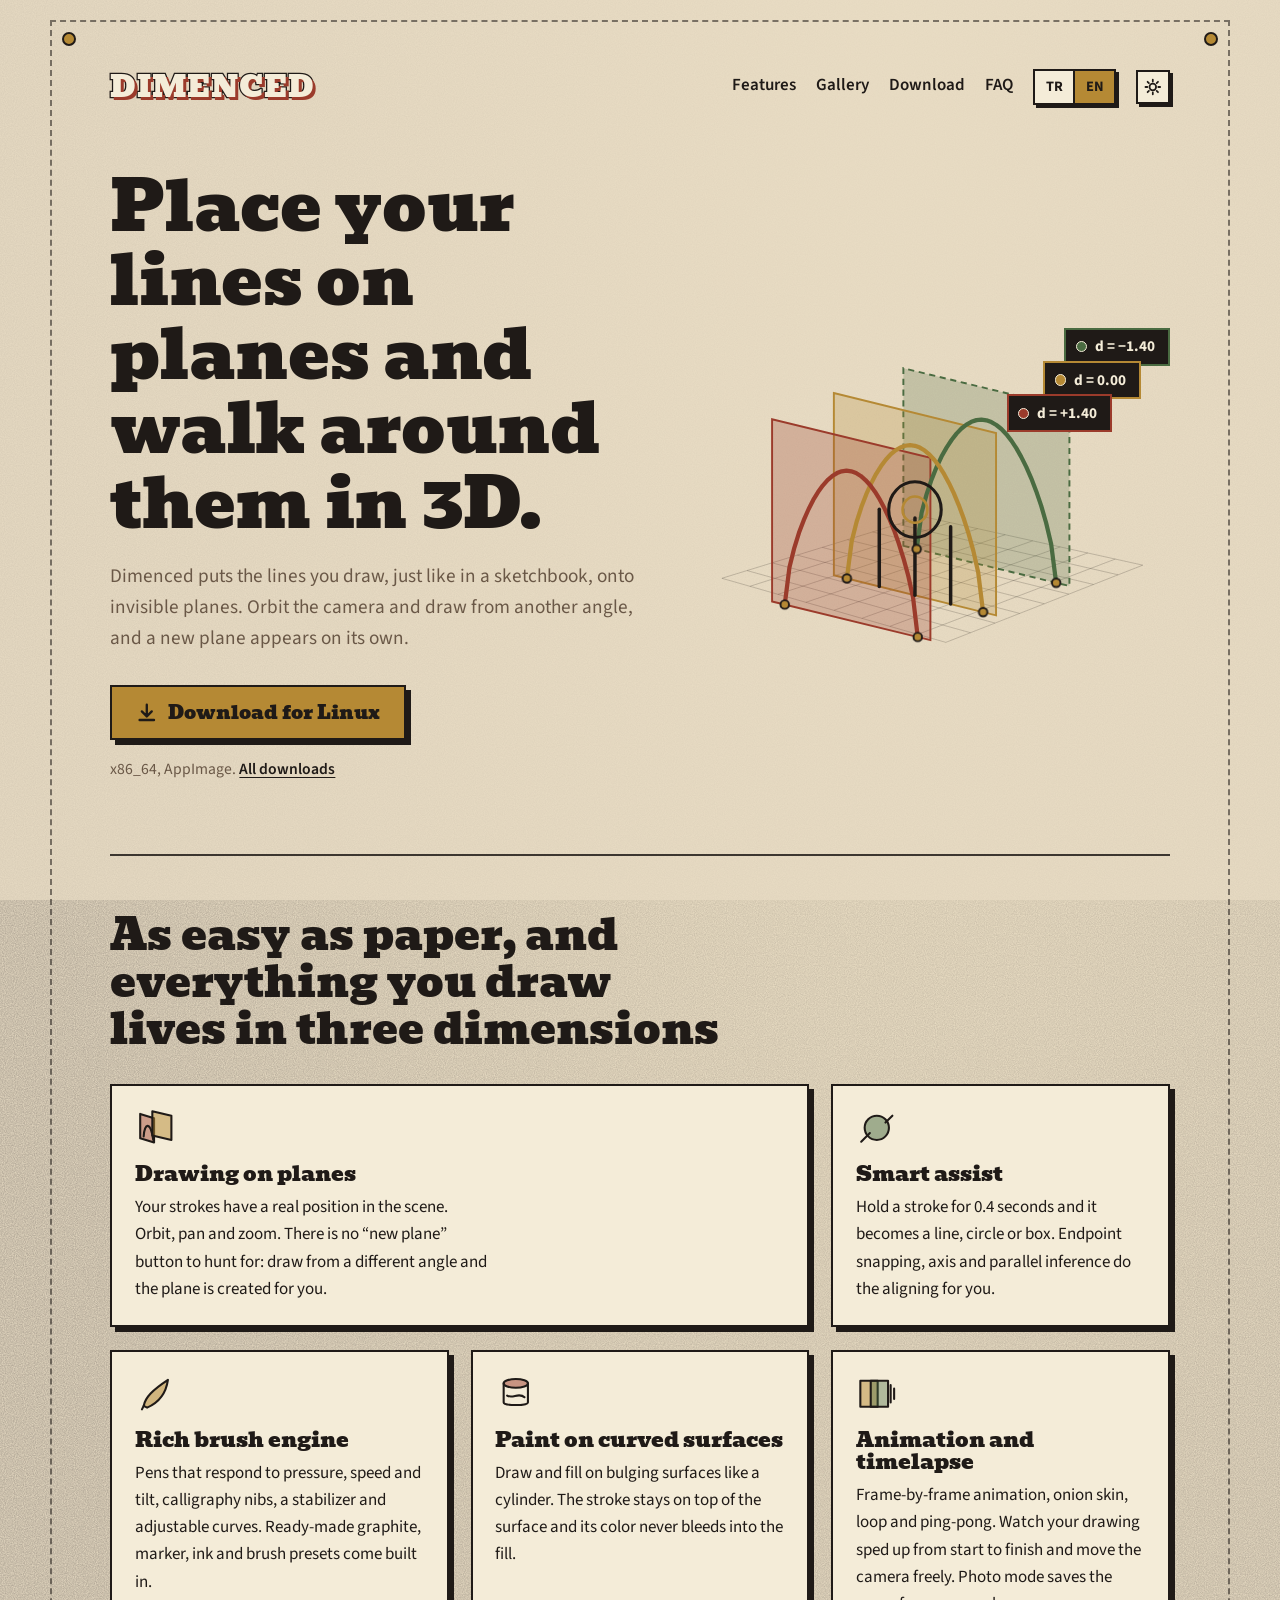
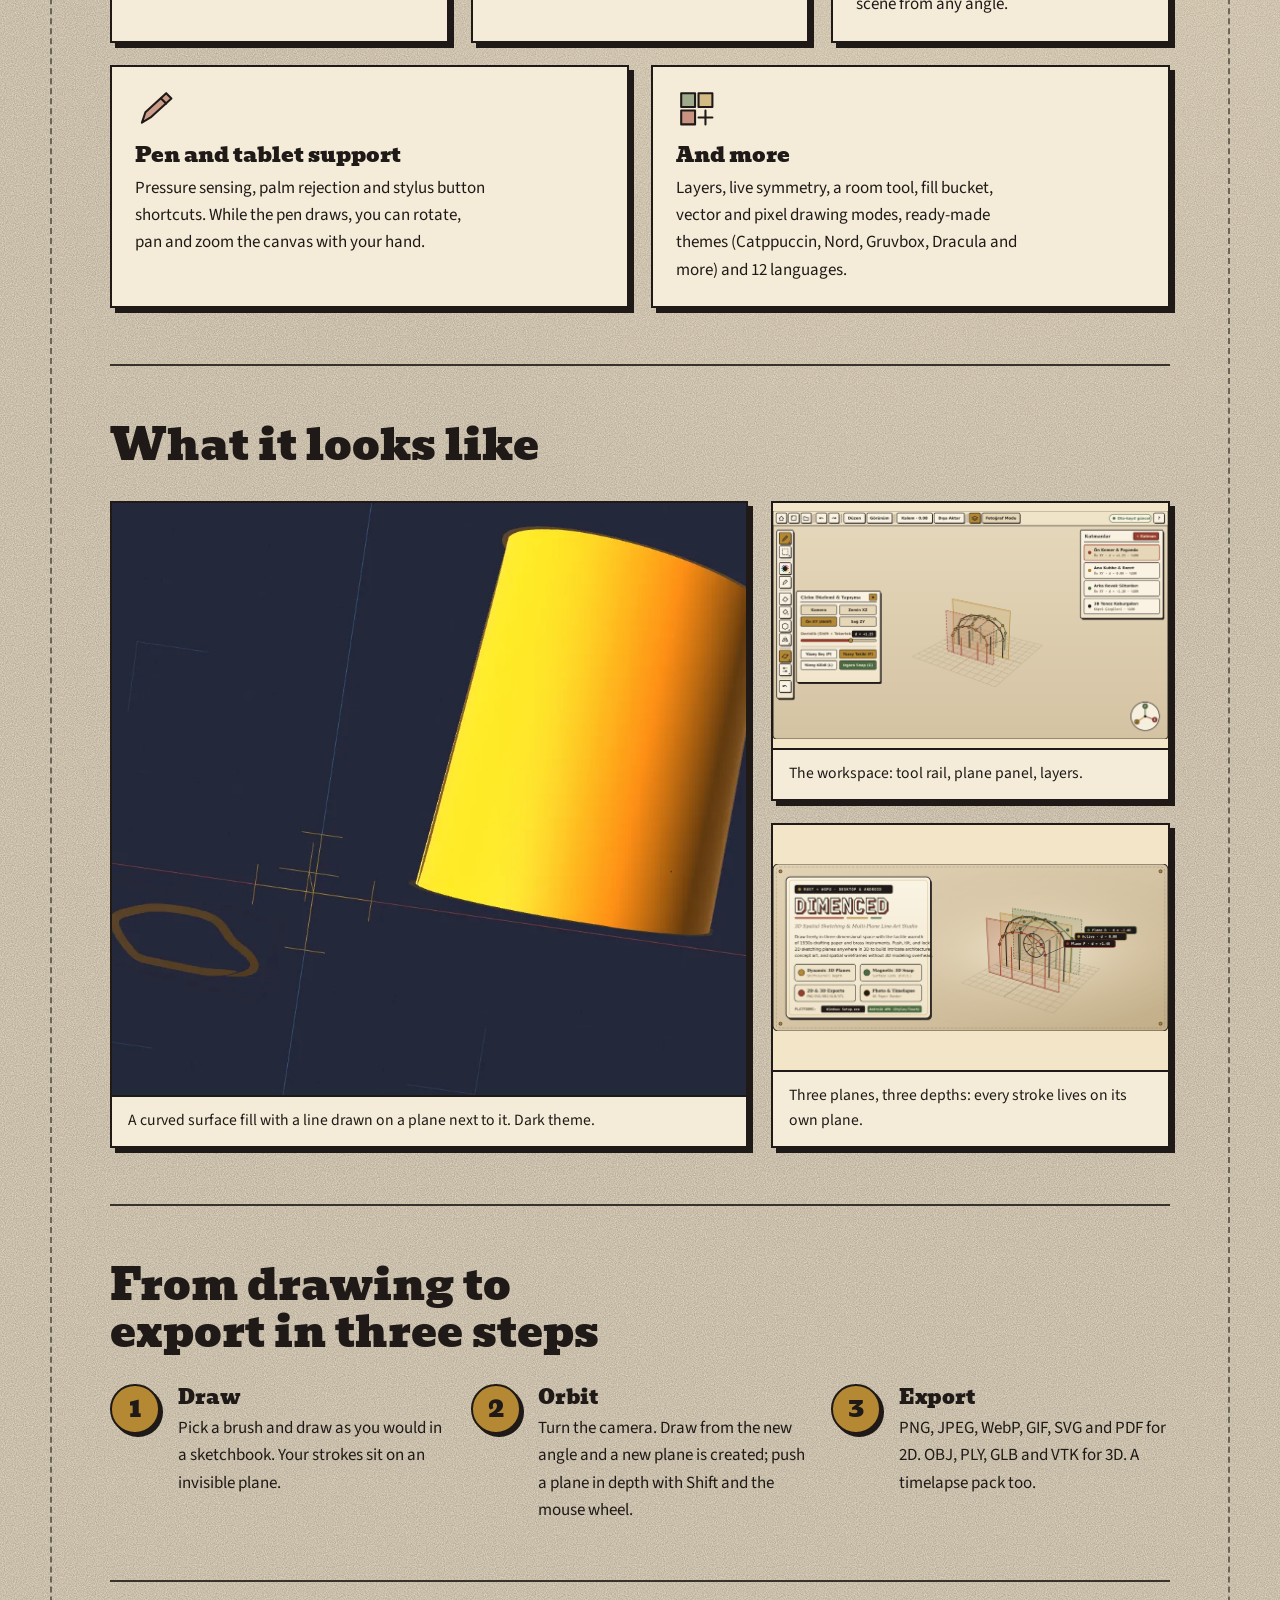
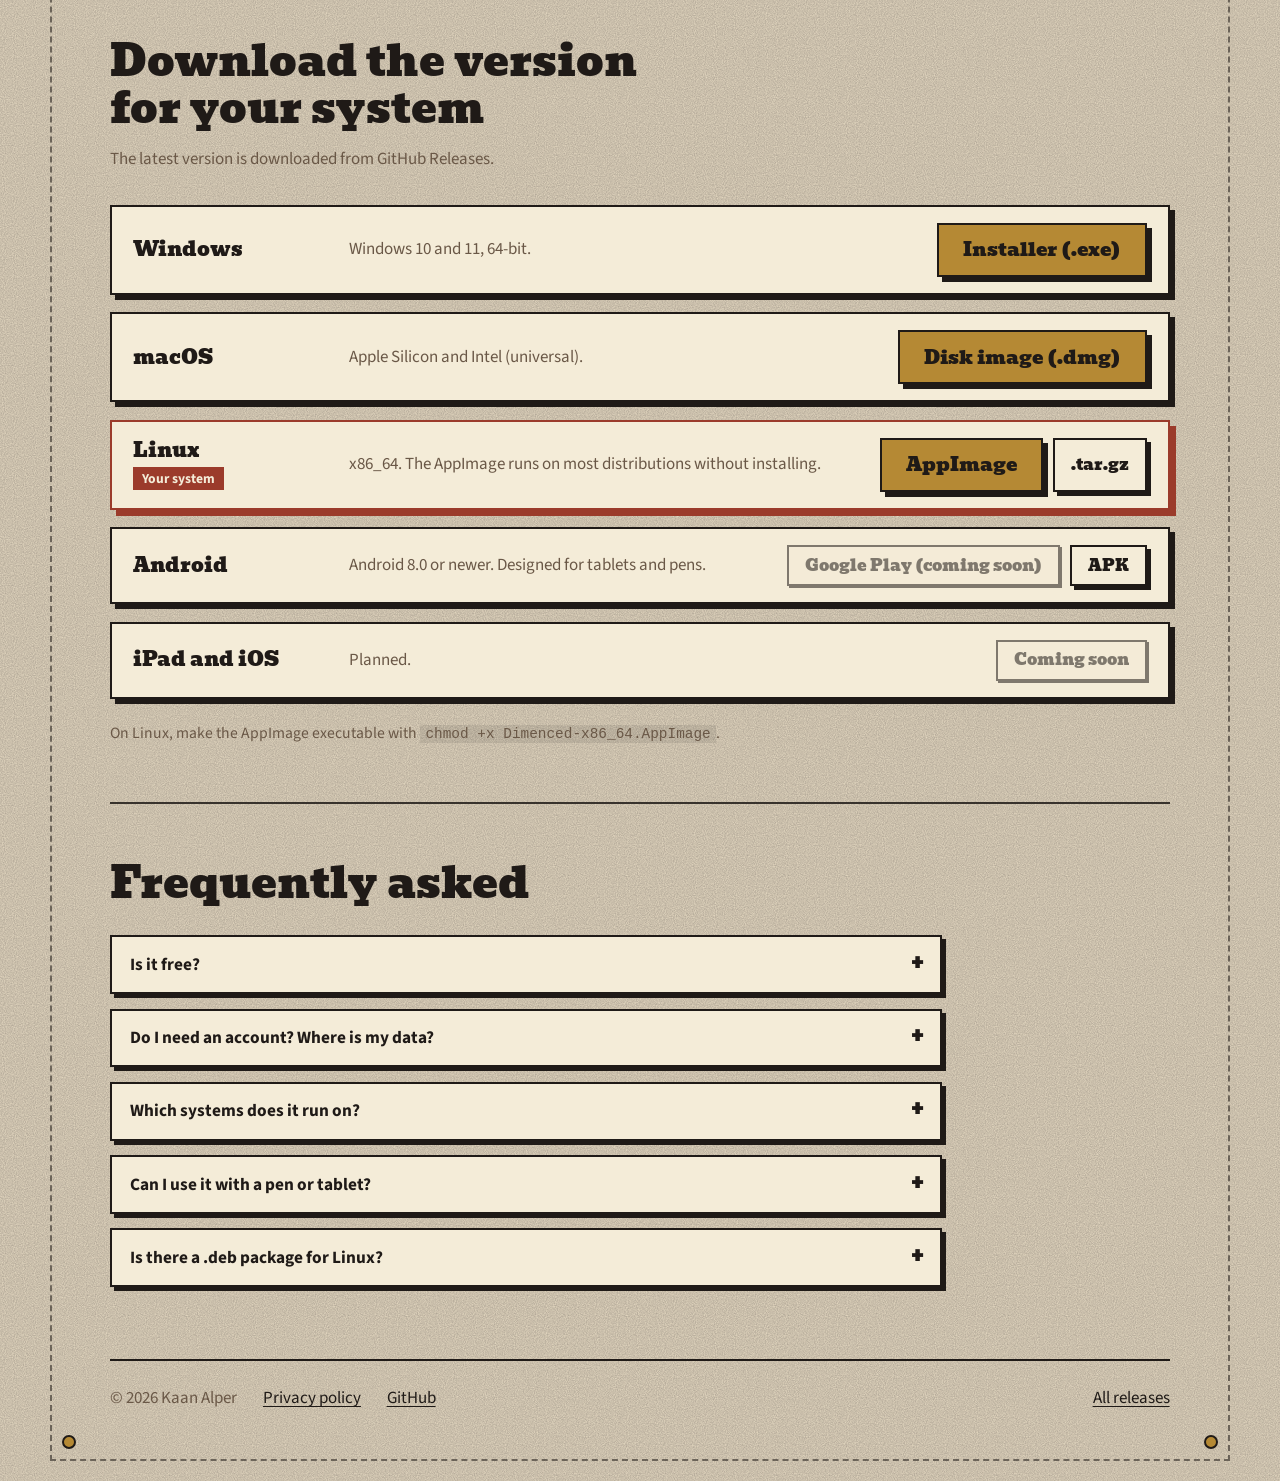
==== docs/index.html @ 6dc4ce39 "docs(site): promo website with OS-aware downloads, light/dark themes, TR/EN, privacy page" ====
<!doctype html>
<html lang="tr">
<head>
<meta charset="utf-8">
<meta name="viewport" content="width=device-width, initial-scale=1">
<title>Dimenced: 3B çizgi çizim uygulaması</title>
<meta name="description" content="Çizgilerini 3B uzaya çiz. Mürekkep tadında, sade ve güçlü bir çizim defteri. Windows, macOS, Linux ve Android için indir.">
<link rel="canonical" href="https://kaanalper.github.io/dimenced/">
<link rel="icon" href="favicon.svg" type="image/svg+xml">
<meta name="theme-color" content="#e8dcc4" media="(prefers-color-scheme: light)">
<meta name="theme-color" content="#1e1e2e" media="(prefers-color-scheme: dark)">
<meta property="og:type" content="website">
<meta property="og:title" content="Dimenced: 3B çizgi çizim uygulaması">
<meta property="og:description" content="Çizgilerini düzlemlere yerleştir, kamerayı döndür, 3B sahnede gez. Windows, macOS, Linux ve Android.">
<meta property="og:image" content="https://kaanalper.github.io/dimenced/assets/dimenced-hero.png">
<meta property="og:url" content="https://kaanalper.github.io/dimenced/">
<meta name="twitter:card" content="summary_large_image">
<link rel="preload" href="assets/fonts/Bevan-latin.woff2" as="font" type="font/woff2" crossorigin>
<link rel="stylesheet" href="site.css">
<script>
  /* Tema: kaydedilmiş seçim varsa o, yoksa tarayıcı tercihi (CSS prefers-color-scheme). */
  try { var t = localStorage.getItem("dimenced-theme"); if (t === "light" || t === "dark") document.documentElement.dataset.theme = t; } catch (e) {}
</script>
<script type="application/ld+json">
{"@context":"https://schema.org","@type":"SoftwareApplication","name":"Dimenced","applicationCategory":"DesignApplication","operatingSystem":"Windows, macOS, Linux, Android","description":"3B düzlemlerde çizgi çizim uygulaması.","url":"https://kaanalper.github.io/dimenced/","offers":{"@type":"Offer","price":"0","priceCurrency":"USD"},"author":{"@type":"Person","name":"Kaan Alper"}}
</script>
</head>
<body>
<a class="skip" href="#icerik" data-i18n="skip">İçeriğe geç</a>
<div class="sheet">
  <div class="rivet-b" aria-hidden="true"></div>

  <header class="top">
    <a class="wordmark" href="#" aria-label="Dimenced">DIMENCED</a>
    <nav class="nav" aria-label="Ana gezinme">
      <a href="#ozellikler" data-i18n="nav.features">Özellikler</a>
      <a href="#galeri" data-i18n="nav.gallery">Galeri</a>
      <a href="#indir" data-i18n="nav.download">İndir</a>
      <a href="#sss" data-i18n="nav.faq">SSS</a>
      <div class="seg" role="group" aria-label="Dil / Language">
        <button type="button" data-lang="tr" aria-pressed="true">TR</button>
        <button type="button" data-lang="en" aria-pressed="false">EN</button>
      </div>
      <button class="icon-btn" id="theme" type="button" aria-label="Temayı değiştir" title="Açık / koyu tema">
        <svg width="18" height="18" viewBox="0 0 24 24" fill="none" stroke="currentColor" stroke-width="2.4" stroke-linecap="round" stroke-linejoin="round" aria-hidden="true"><circle cx="12" cy="12" r="4.5"/><path d="M12 2v2.5M12 19.5V22M2 12h2.5M19.5 12H22M4.9 4.9l1.8 1.8M17.3 17.3l1.8 1.8M4.9 19.1l1.8-1.8M17.3 6.7l1.8-1.8"/></svg>
      </button>
    </nav>
  </header>

  <main id="icerik">
    <div class="hero">
      <div>
        <h1 data-i18n="hero.title">Çizgilerini düzlemlere yerleştir, 3B uzayda gez.</h1>
        <p class="lead" data-i18n="hero.lead">Dimenced, normal bir defterde çizer gibi çizdiğin çizgileri görünmez düzlemlere oturtur. Kamerayı döndürüp başka açıdan çizdiğinde yeni bir düzlem kendiliğinden oluşur.</p>
        <div class="cta">
          <div class="cta-row" id="cta-row">
            <a class="btn" id="cta-main" href="#indir" data-i18n="cta.see">İndirmeleri gör</a>
          </div>
          <p class="cta-meta" id="cta-meta" aria-live="polite"></p>
        </div>
      </div>
      <div class="scene" aria-hidden="true">
        <svg viewBox="0 0 620 480" role="img" focusable="false">
<g class="floor"><line x1="40.0" y1="372.0" x2="330.0" y2="455.0"/><line x1="40.0" y1="372.0" x2="300.0" y2="292.0"/><line x1="72.5" y1="362.0" x2="361.9" y2="442.5"/><line x1="76.2" y1="382.4" x2="335.6" y2="299.9"/><line x1="105.0" y1="352.0" x2="393.8" y2="430.0"/><line x1="112.5" y1="392.8" x2="371.2" y2="307.8"/><line x1="137.5" y1="342.0" x2="425.6" y2="417.5"/><line x1="148.8" y1="403.1" x2="406.9" y2="315.6"/><line x1="170.0" y1="332.0" x2="457.5" y2="405.0"/><line x1="185.0" y1="413.5" x2="442.5" y2="323.5"/><line x1="202.5" y1="322.0" x2="489.4" y2="392.5"/><line x1="221.2" y1="423.9" x2="478.1" y2="331.4"/><line x1="235.0" y1="312.0" x2="521.2" y2="380.0"/><line x1="257.5" y1="434.2" x2="513.8" y2="339.2"/><line x1="267.5" y1="302.0" x2="553.1" y2="367.5"/><line x1="293.8" y1="444.6" x2="549.4" y2="347.1"/><line x1="300.0" y1="292.0" x2="585.0" y2="355.0"/><line x1="330.0" y1="455.0" x2="585.0" y2="355.0"/></g>
<polygon class="plane plane-green" points="275,330 490,382 490,152 275,100"/>
<polygon class="plane plane-brass" points="185,368 395,420 395,184 185,132"/>
<polygon class="plane plane-rust" points="105,402 310,452 310,216 105,166"/>
<path class="stroke s-green" pathLength="1" d="M292.2 334.2 L298.6 287.2 L305.1 263.0 L311.6 243.9 L318.0 228.0 L324.4 214.4 L330.9 202.8 L337.4 192.9 L343.8 184.7 L350.2 178.1 L356.7 173.0 L363.1 169.4 L369.6 167.2 L376.1 166.6 L382.5 167.4 L388.9 169.7 L395.4 173.5 L401.9 178.7 L408.3 185.4 L414.8 193.7 L421.2 203.5 L427.6 214.8 L434.1 227.8 L440.6 242.5 L447.0 259.2 L453.5 278.3 L459.9 300.4 L466.4 327.8 L472.8 377.8"/>
<path class="stroke s-brass" pathLength="1" d="M201.8 372.2 L208.1 323.9 L214.4 299.1 L220.7 279.5 L227.0 263.1 L233.3 249.1 L239.6 237.1 L245.9 227.0 L252.2 218.5 L258.5 211.6 L264.8 206.4 L271.1 202.6 L277.4 200.4 L283.7 199.7 L290.0 200.5 L296.3 202.8 L302.6 206.6 L308.9 212.0 L315.2 218.8 L321.5 227.2 L327.8 237.2 L334.1 248.8 L340.4 262.1 L346.7 277.2 L353.0 294.3 L359.3 313.8 L365.6 336.5 L371.9 364.5 L378.2 415.8"/>
<path class="stroke s-rust" pathLength="1" d="M121.4 406.0 L127.5 357.7 L133.7 332.8 L139.8 313.1 L146.0 296.7 L152.2 282.6 L158.3 270.6 L164.5 260.4 L170.6 251.9 L176.8 244.9 L182.9 239.6 L189.1 235.8 L195.2 233.5 L201.4 232.7 L207.5 233.5 L213.7 235.7 L219.8 239.5 L225.9 244.8 L232.1 251.6 L238.2 259.9 L244.4 269.9 L250.5 281.4 L256.7 294.6 L262.9 309.6 L269.0 326.7 L275.1 346.1 L281.3 368.8 L287.5 396.7 L293.6 448.0"/>
<path class="stroke s-ink col" pathLength="1" d="M243.8 382.6 L243.8 282.6"/>
<path class="stroke s-ink col" pathLength="1" d="M290.0 394.0 L290.0 294.0"/>
<path class="stroke s-ink col" pathLength="1" d="M336.2 405.4 L336.2 305.4"/>
<ellipse class="stroke s-ink rose" pathLength="1" cx="290.0" cy="283.1" rx="34" ry="36"/>
<ellipse class="stroke s-brass rose2" pathLength="1" cx="290.0" cy="283.1" rx="16" ry="17"/>
<g class="dots"><circle cx="292.2" cy="334.2" r="5.5"/><circle cx="472.8" cy="377.8" r="5.5"/><circle cx="201.8" cy="372.2" r="5.5"/><circle cx="378.2" cy="415.8" r="5.5"/><circle cx="121.4" cy="406.0" r="5.5"/><circle cx="293.6" cy="448.0" r="5.5"/></g>
        </svg>
        <span class="tag t1"><i></i>d = −1.40</span>
        <span class="tag t2"><i></i>d = 0.00</span>
        <span class="tag t3"><i></i>d = +1.40</span>
      </div>
    </div>

    <hr class="rule">

    <section id="ozellikler" aria-labelledby="h-ozellikler">
      <h2 id="h-ozellikler" data-i18n="feat.title">Kâğıda çizer gibi rahat, çizdiklerin üç boyutta yaşar</h2>
      <div class="board">
        <article class="card big">
          <svg class="glyph" viewBox="0 0 48 48" aria-hidden="true"><path class="f2" d="M6 36 L22 41 L22 13 L6 8Z" fill-opacity=".45"/><path class="f1" d="M20 33 L42 38 L42 10 L20 5Z" fill-opacity=".5"/><path d="M10 34 C11 18 18 16 21 38"/></svg>
          <h3 data-i18n="f1.h">Düzlemlerde çizim</h3>
          <p data-i18n="f1.p">Çizgilerin sahnede gerçek bir konuma sahip. Döndür, kaydır, yakınlaştır. “Yeni düzlem” diye bir düğme aramana gerek yok: başka bir açıdan çizdiğinde düzlem kendiliğinden oluşur.</p>
        </article>
        <article class="card">
          <svg class="glyph" viewBox="0 0 48 48" aria-hidden="true"><circle class="f3" cx="24" cy="24" r="14" fill-opacity=".5"/><path d="M6 40 L16 30 M34 18 L42 10"/></svg>
          <h3 data-i18n="f2.h">Akıllı yardım</h3>
          <p data-i18n="f2.p">Çizgiyi 0,4 saniye bekletince düz çizgi, daire ya da kutu olur. Uç noktalara yapışma, eksen ve paralel çıkarımı hizalamayı senin yerine yapar.</p>
        </article>
        <article class="card">
          <svg class="glyph" viewBox="0 0 48 48" aria-hidden="true"><path class="f1" d="M10 38 C12 28 20 20 38 8 C36 22 28 34 14 40Z" fill-opacity=".55"/><path d="M10 38 L8 42"/></svg>
          <h3 data-i18n="f3.h">Zengin fırça motoru</h3>
          <p data-i18n="f3.p">Basınç, hız ve eğime duyarlı kalemler, kaligrafi uçları, stabilizatör ve ayarlanabilir eğriler. Grafit, marker, mürekkep ve fırça gibi hazır fırçalar hazır gelir.</p>
        </article>
        <article class="card">
          <svg class="glyph" viewBox="0 0 48 48" aria-hidden="true"><ellipse class="f2" cx="24" cy="12" rx="14" ry="5" fill-opacity=".5"/><path d="M10 12 V34 C10 38 38 38 38 34 V12"/><path d="M14 26 C20 30 28 22 34 28"/></svg>
          <h3 data-i18n="f4.h">Kavisli yüzeylere boya</h3>
          <p data-i18n="f4.p">Silindir gibi bombeli yüzeylerde çiz ve doldur. Çizgi yüzeyin üstünde kalır, rengi karışmaz.</p>
        </article>
        <article class="card">
          <svg class="glyph" viewBox="0 0 48 48" aria-hidden="true"><rect class="f1" x="5" y="9" width="20" height="30" fill-opacity=".5"/><rect class="f3" x="17" y="9" width="20" height="30" fill-opacity=".4"/><path d="M40 14 V34 M44 18 V30"/></svg>
          <h3 data-i18n="f5.h">Animasyon ve timelapse</h3>
          <p data-i18n="f5.p">Kare kare animasyon, soğan zarı, döngü ve ping-pong. Çizimini baştan sona hızlandırılmış izle, kamerayı serbestçe oynat. Foto modu sahneyi istediğin açıdan kaydeder.</p>
        </article>
        <article class="card wide">
          <svg class="glyph" viewBox="0 0 48 48" aria-hidden="true"><path d="M8 40 L12 28 L36 6 L42 12 L18 34Z" class="f2" fill-opacity=".45"/><path d="M30 12 L36 18"/></svg>
          <h3 data-i18n="f6.h">Kalem ve tablet desteği</h3>
          <p data-i18n="f6.p">Basınç algılama, avuç reddi ve kalem düğmesi kısayolları. Kalemle çizerken elinle ekranı döndürebilir, kaydırabilir, yakınlaştırabilirsin.</p>
        </article>
        <article class="card wide">
          <svg class="glyph" viewBox="0 0 48 48" aria-hidden="true"><rect class="f3" x="6" y="6" width="16" height="16" fill-opacity=".5"/><rect class="f1" x="26" y="6" width="16" height="16" fill-opacity=".5"/><rect class="f2" x="6" y="26" width="16" height="16" fill-opacity=".5"/><path d="M26 34 H42 M34 26 V42"/></svg>
          <h3 data-i18n="f7.h">Ve daha fazlası</h3>
          <p data-i18n="f7.p">Katmanlar, canlı simetri, oda aracı, boya kovası, vektör ve piksel çizim kipi, hazır temalar (Catppuccin, Nord, Gruvbox, Dracula ve daha fazlası) ve 12 dil.</p>
        </article>
      </div>
    </section>

    <hr class="rule">

    <section id="galeri" aria-labelledby="h-galeri">
      <h2 id="h-galeri" data-i18n="gal.title">Böyle görünüyor</h2>
      <div class="gallery">
        <figure class="shot main">
          <img src="assets/screens/curved-surface.webp" width="1023" height="813" loading="lazy" alt="Dimenced koyu temada, kavisli bir silindir yüzeyi ve yanında çizilmiş bir halka çizgi" data-i18n-alt="gal.a1">
          <figcaption data-i18n="gal.c1">Kavisli yüzey dolgusu ve yanında düzlemde çizilmiş bir çizgi. Koyu tema.</figcaption>
        </figure>
        <figure class="shot">
          <img src="assets/dimenced-ui-showcase.png" width="1600" height="925" loading="lazy" alt="Açık temada Dimenced çalışma alanı: araç çubuğu, düzlem paneli ve katman listesi" data-i18n-alt="gal.a2">
          <figcaption data-i18n="gal.c2">Çalışma alanı: araç rayı, düzlem paneli, katmanlar.</figcaption>
        </figure>
        <figure class="shot">
          <img src="assets/dimenced-hero.png" width="1600" height="675" loading="lazy" alt="Üç renkli çizim düzlemi ve üzerlerinde çizilmiş kemer" data-i18n-alt="gal.a3">
          <figcaption data-i18n="gal.c3">Üç düzlem, üç derinlik: her çizgi kendi düzleminde yaşar.</figcaption>
        </figure>
      </div>
    </section>

    <hr class="rule">

    <section aria-labelledby="h-nasil">
      <h2 id="h-nasil" data-i18n="how.title">Üç adımda çizimden dışa aktarıma</h2>
      <ol class="steps">
        <li><h3 data-i18n="s1.h">Çiz</h3><p data-i18n="s1.p">Fırçayı seç ve defterde çizer gibi çiz. Çizgilerin görünmez bir düzleme oturur.</p></li>
        <li><h3 data-i18n="s2.h">Döndür</h3><p data-i18n="s2.p">Kamerayı çevir. Yeni açıdan çizdiğinde yeni düzlem oluşur; derinliği Shift ile tekerlekle ayarlarsın.</p></li>
        <li><h3 data-i18n="s3.h">Dışa aktar</h3><p data-i18n="s3.p">2B için PNG, JPEG, WebP, GIF, SVG, PDF. 3B için OBJ, PLY, GLB, VTK. Timelapse paketi de var.</p></li>
      </ol>
    </section>

    <hr class="rule">

    <section id="indir" aria-labelledby="h-indir">
      <h2 id="h-indir" data-i18n="dl.title">Sistemine uygun sürümü indir</h2>
      <p class="section-lead" id="dl-version" data-i18n="dl.lead">En güncel sürüm GitHub Releases üzerinden indirilir.</p>
      <div class="dl-list" id="dl-list"></div>
      <p class="fine" data-i18n-html="dl.fine">Linux’ta AppImage’i çalıştırılabilir yapmak için <code>chmod +x Dimenced-x86_64.AppImage</code> komutunu kullan.</p>
    </section>

    <hr class="rule">

    <section id="sss" aria-labelledby="h-sss">
      <h2 id="h-sss" data-i18n="faq.title">Sık sorulanlar</h2>
      <div class="faq">
        <details><summary data-i18n="q1">Ücretsiz mi?</summary><p data-i18n="a1">Uygulama ücretsiz. 2B ve timelapse dışa aktarımları da ücretsiz. 3B dışa aktarımlar token ile yapılır; ilk açılışta 100 ücretsiz token hediye edilir.</p></details>
        <details><summary data-i18n="q2">Hesap açmam gerekiyor mu, verilerim nerede duruyor?</summary><p data-i18n="a2">Hesap gerekmez, reklam yoktur. Çizimlerin cihazında kalır. Ayrıntılar gizlilik sayfasında.</p></details>
        <details><summary data-i18n="q3">Hangi sistemlerde çalışıyor?</summary><p data-i18n="a3">Windows 10 ve 11, macOS (Apple Silicon ve Intel), Linux (x86_64) ve Android 8.0 ve üzeri. iPad ve iOS sürümü planlanıyor.</p></details>
        <details><summary data-i18n="q4">Kalemle ve tabletle kullanabilir miyim?</summary><p data-i18n="a4">Evet. Basınç algılama, avuç reddi ve kalem düğmesi kısayolları var. Android’de tablet ve kalem için tasarlandı.</p></details>
        <details><summary data-i18n="q5">Linux için .deb paketi var mı?</summary><p data-i18n="a5">Şimdilik AppImage ve .tar.gz sunuluyor. AppImage çoğu dağıtımda kurulum gerektirmeden çalışır.</p></details>
      </div>
    </section>
  </main>

  <footer>
    <span>© 2026 Kaan Alper</span>
    <a href="PRIVACY.html" data-i18n="foot.privacy">Gizlilik politikası</a>
    <a href="https://github.com/KaanAlper/Dimenced">GitHub</a>
    <a class="sp" href="https://github.com/KaanAlper/Dimenced/releases" data-i18n="foot.releases">Tüm sürümler</a>
  </footer>
</div>

<noscript>
  <p style="text-align:center;padding:1rem"><a href="https://github.com/KaanAlper/Dimenced/releases/latest">Dimenced’i GitHub Releases’tan indir</a></p>
</noscript>
<script src="site.js"></script>
</body>
</html>
---- docs/site.css ----
@font-face{font-family:'Bevan';font-style:normal;font-weight:400;font-display:swap;src:url(assets/fonts/Bevan-latin-ext.woff2) format('woff2');unicode-range:U+0100-02BA, U+02BD-02C5, U+02C7-02CC, U+02CE-02D7, U+02DD-02FF, U+0304, U+0308, U+0329, U+1D00-1DBF, U+1E00-1E9F, U+1EF2-1EFF, U+2020, U+20A0-20AB, U+20AD-20C4, U+2113, U+2C60-2C7F, U+A720-A7FF}
@font-face{font-family:'Bevan';font-style:normal;font-weight:400;font-display:swap;src:url(assets/fonts/Bevan-latin.woff2) format('woff2');unicode-range:U+0000-00FF, U+0131, U+0152-0153, U+02BB-02BC, U+02C6, U+02DA, U+02DC, U+0304, U+0308, U+0329, U+2000-206F, U+20AC, U+2122, U+2191, U+2193, U+2212, U+2215, U+FEFF, U+FFFD}
@font-face{font-family:'Source Sans 3';font-style:normal;font-weight:400 700;font-display:swap;src:url(assets/fonts/SourceSans3-latin-ext.woff2) format('woff2');unicode-range:U+0100-02BA, U+02BD-02C5, U+02C7-02CC, U+02CE-02D7, U+02DD-02FF, U+0304, U+0308, U+0329, U+1D00-1DBF, U+1E00-1E9F, U+1EF2-1EFF, U+2020, U+20A0-20AB, U+20AD-20C4, U+2113, U+2C60-2C7F, U+A720-A7FF}
@font-face{font-family:'Source Sans 3';font-style:normal;font-weight:400 700;font-display:swap;src:url(assets/fonts/SourceSans3-latin.woff2) format('woff2');unicode-range:U+0000-00FF, U+0131, U+0152-0153, U+02BB-02BC, U+02C6, U+02DA, U+02DC, U+0304, U+0308, U+0329, U+2000-206F, U+20AC, U+2122, U+2191, U+2193, U+2212, U+2215, U+FEFF, U+FFFD}/* Dimenced tanıtım sitesi: uygulamanın kraft karton / pirinç / mürekkep kimliği.
   Koyu tema, uygulamanın Catppuccin Mocha temasıdır. */

:root {
  --kraft: #e8dcc4;
  --kraft-deep: #d4c3a3;
  --paper: #f4ecd8;
  --canvas: #f3e6c8;
  --ink: #1f1a17;
  --ink-muted: #6a5847;
  --brass: #b58934;
  --on-brass: #1f1a17;
  --rust: #9b3b2b;
  --on-rust: #f4ecd8;
  --green: #4a6b41;
  --shadow: #1f1a17;
  --grain: 0.07;
  --display: "Bevan", "Rockwell", "Roboto Slab", Georgia, serif;
  --text: "Source Sans 3", "Segoe UI", system-ui, sans-serif;
  color-scheme: light;
}

:root[data-theme="dark"] {
  --kraft: #1e1e2e;
  --kraft-deep: #313244;
  --paper: #262637;
  --canvas: #181825;
  --ink: #cdd6f4;
  --ink-muted: #a6adc8;
  --brass: #cba6f7;
  --on-brass: #11111b;
  --rust: #f38ba8;
  --on-rust: #11111b;
  --green: #a6e3a1;
  --shadow: #11111b;
  --grain: 0;
  color-scheme: dark;
}

@media (prefers-color-scheme: dark) {
  :root:not([data-theme="light"]) {
    --kraft: #1e1e2e;
    --kraft-deep: #313244;
    --paper: #262637;
    --canvas: #181825;
    --ink: #cdd6f4;
    --ink-muted: #a6adc8;
    --brass: #cba6f7;
    --on-brass: #11111b;
    --rust: #f38ba8;
    --on-rust: #11111b;
    --green: #a6e3a1;
    --shadow: #11111b;
    --grain: 0;
    color-scheme: dark;
  }
}

*,
*::before,
*::after { box-sizing: border-box; }

html { scroll-behavior: smooth; scroll-padding-top: 1.5rem; }

body {
  margin: 0;
  font-family: var(--text);
  font-size: 1.0625rem;
  line-height: 1.6;
  color: var(--ink);
  background-color: var(--kraft);
  background-image:
    radial-gradient(120% 80% at 70% 0%, color-mix(in srgb, var(--canvas) 70%, transparent), transparent 60%),
    url("data:image/svg+xml;utf8,<svg xmlns='http://www.w3.org/2000/svg' width='220' height='220'><filter id='n'><feTurbulence type='fractalNoise' baseFrequency='.9' numOctaves='2' stitchTiles='stitch'/><feColorMatrix values='0 0 0 0 .12  0 0 0 0 .1  0 0 0 0 .09  0 0 0 .9 0'/></filter><rect width='100%' height='100%' filter='url(%23n)' opacity='0.5'/></svg>");
  background-blend-mode: normal;
  -webkit-font-smoothing: antialiased;
}

body::before {
  content: "";
  position: fixed;
  inset: 0;
  pointer-events: none;
  background: var(--kraft);
  opacity: calc(1 - var(--grain) * 4);
  z-index: -1;
}

img, svg { max-width: 100%; display: block; }
a { color: inherit; }

:focus-visible {
  outline: 3px solid var(--rust);
  outline-offset: 3px;
}

.skip {
  position: absolute;
  left: -999px;
  top: 0.5rem;
  background: var(--paper);
  color: var(--ink);
  border: 2px solid var(--ink);
  padding: 0.5rem 0.9rem;
  z-index: 10;
}
.skip:focus { left: 0.5rem; }

/* ---------- Sayfa: dikişli çerçeve + perçinler ---------- */
.sheet {
  position: relative;
  max-width: 1180px;
  margin: 1.25rem auto;
  padding: clamp(1.25rem, 3vw, 2.5rem);
  border: 2px dashed color-mix(in srgb, var(--ink) 55%, transparent);
  outline: 2px solid color-mix(in srgb, var(--ink) 0%, transparent);
}
.sheet::before,
.sheet::after,
.sheet > .rivet-b::before,
.sheet > .rivet-b::after {
  content: "";
  position: absolute;
  width: 14px;
  height: 14px;
  border-radius: 50%;
  background: var(--brass);
  border: 2px solid var(--ink);
}
.sheet::before { top: 10px; left: 10px; }
.sheet::after { top: 10px; right: 10px; }
.sheet > .rivet-b { position: absolute; inset: 0; pointer-events: none; }
.sheet > .rivet-b::before { bottom: 10px; left: 10px; }
.sheet > .rivet-b::after { bottom: 10px; right: 10px; }

@media (max-width: 720px) {
  .sheet { margin: 0.5rem; }
}

/* ---------- Üst çubuk ---------- */
.top {
  display: flex;
  flex-wrap: wrap;
  align-items: center;
  gap: 0.75rem 1.5rem;
  padding: 0.5rem 1.25rem 0;
}

.wordmark {
  font-family: var(--display);
  font-size: 1.9rem;
  letter-spacing: 0.02em;
  line-height: 1;
  text-decoration: none;
  color: var(--paper);
  -webkit-text-stroke: 2.5px var(--ink);
  paint-order: stroke fill;
  text-shadow: 3px 3px 0 var(--rust);
}

.nav {
  display: flex;
  flex-wrap: wrap;
  gap: 0.25rem 1.25rem;
  margin-left: auto;
  align-items: center;
}
.nav a {
  text-decoration: none;
  font-weight: 600;
  padding: 0.25rem 0;
  border-bottom: 2px solid transparent;
}
.nav a:hover { border-bottom-color: var(--rust); }

.seg {
  display: inline-flex;
  border: 2px solid var(--ink);
  box-shadow: 3px 3px 0 var(--shadow);
  background: var(--paper);
}
.seg button {
  font: inherit;
  font-size: 0.9rem;
  font-weight: 700;
  color: var(--ink);
  background: transparent;
  border: 0;
  padding: 0.25rem 0.65rem;
  cursor: pointer;
}
.seg button + button { border-left: 2px solid var(--ink); }
.seg button[aria-pressed="true"] { background: var(--brass); color: var(--on-brass); }

.icon-btn {
  font: inherit;
  width: 2.1rem;
  height: 2.1rem;
  display: grid;
  place-items: center;
  color: var(--ink);
  background: var(--paper);
  border: 2px solid var(--ink);
  box-shadow: 3px 3px 0 var(--shadow);
  cursor: pointer;
}
.icon-btn:active { transform: translate(2px, 2px); box-shadow: 1px 1px 0 var(--shadow); }

/* ---------- Düğmeler ---------- */
.btn {
  display: inline-flex;
  align-items: center;
  gap: 0.6rem;
  font-family: var(--display);
  font-size: 1.2rem;
  line-height: 1.1;
  text-decoration: none;
  padding: 0.9rem 1.5rem;
  color: var(--on-brass);
  background: var(--brass);
  border: 2px solid var(--ink);
  box-shadow: 5px 5px 0 var(--shadow);
  transition: transform 0.08s, box-shadow 0.08s;
}
.btn:hover { transform: translate(2px, 2px); box-shadow: 3px 3px 0 var(--shadow); }
.btn:active { transform: translate(5px, 5px); box-shadow: 0 0 0 var(--shadow); }
.btn.quiet {
  background: var(--paper);
  color: var(--ink);
  font-size: 1rem;
  padding: 0.6rem 1rem;
  box-shadow: 4px 4px 0 var(--shadow);
}
.btn.quiet:hover { box-shadow: 2px 2px 0 var(--shadow); }
.btn[aria-disabled="true"] { opacity: 0.55; pointer-events: none; box-shadow: 2px 2px 0 var(--shadow); }
.btn svg { width: 1.35rem; height: 1.35rem; flex: none; }

/* ---------- Hero ---------- */
.hero {
  display: grid;
  grid-template-columns: minmax(0, 1.05fr) minmax(0, 0.95fr);
  gap: clamp(1.5rem, 4vw, 3.5rem);
  align-items: center;
  padding: clamp(2rem, 5vw, 4rem) 1.25rem clamp(2.5rem, 6vw, 4.5rem);
}

h1, h2, h3 { font-family: var(--display); font-weight: 400; line-height: 1.08; margin: 0; }

h1 {
  font-size: clamp(2.4rem, 5.4vw, 4.3rem);
  letter-spacing: -0.005em;
  text-wrap: balance;
}

.lead {
  font-size: 1.2rem;
  max-width: 34rem;
  margin: 1.25rem 0 0;
  color: var(--ink-muted);
}

.cta { margin-top: 2rem; }
.cta-row { display: flex; flex-wrap: wrap; gap: 0.9rem 1.1rem; align-items: center; }
.cta-meta {
  margin: 1.1rem 0 0;
  font-size: 0.98rem;
  color: var(--ink-muted);
  min-height: 1.5em;
}
.cta-meta a { font-weight: 600; color: var(--ink); text-underline-offset: 3px; }

/* Hero sahnesi */
.scene { position: relative; }
.scene svg { width: 100%; height: auto; overflow: visible; }
.floor line { stroke: var(--ink); stroke-opacity: 0.22; stroke-width: 1.2; }
.plane { stroke-width: 2.5; }
.plane-rust { fill: color-mix(in srgb, var(--rust) 26%, transparent); stroke: var(--rust); }
.plane-brass { fill: color-mix(in srgb, var(--brass) 24%, transparent); stroke: var(--brass); }
.plane-green { fill: color-mix(in srgb, var(--green) 22%, transparent); stroke: var(--green); stroke-dasharray: 8 6; }
.stroke { fill: none; stroke-width: 5.5; stroke-linecap: round; stroke-linejoin: round; }
.s-rust { stroke: var(--rust); }
.s-brass { stroke: var(--brass); }
.s-green { stroke: var(--green); }
.s-ink { stroke: var(--ink); }
.col { stroke-width: 4.5; }
.rose { stroke-width: 4; }
.rose2 { stroke-width: 3.5; }
.dots circle { fill: var(--brass); stroke: var(--ink); stroke-width: 2.5; }

.tag {
  position: absolute;
  right: 0;
  display: flex;
  align-items: center;
  gap: 0.5rem;
  font-weight: 700;
  font-size: 0.95rem;
  background: var(--ink);
  color: var(--paper);
  padding: 0.3rem 0.8rem 0.3rem 0.6rem;
  border: 2px solid var(--rust);
}
:root[data-theme="dark"] .tag { background: var(--canvas); color: var(--ink); }
@media (prefers-color-scheme: dark) { :root:not([data-theme="light"]) .tag { background: var(--canvas); color: var(--ink); } }
.tag i { width: 0.7rem; height: 0.7rem; border-radius: 50%; background: var(--c); border: 1.5px solid var(--paper); }
.tag.t1 { top: 10%; --c: var(--green); border-color: var(--green); }
.tag.t2 { top: 19%; right: 6%; --c: var(--brass); border-color: var(--brass); }
.tag.t3 { top: 28%; right: 12%; --c: var(--rust); border-color: var(--rust); }

/* Açılış anı: çizgiler kendiliğinden çizilir (tek sefer, hareket tercihi korunur) */
@media (prefers-reduced-motion: no-preference) {
  .stroke { stroke-dasharray: 1; stroke-dashoffset: 1; animation: draw 1.5s cubic-bezier(.5, 0, .2, 1) forwards; }
  .s-green { animation-delay: 0.15s; }
  .s-brass { animation-delay: 0.55s; }
  .s-rust { animation-delay: 0.95s; }
  .col { animation-delay: 1.5s; animation-duration: 0.6s; }
  .rose { animation-delay: 1.7s; animation-duration: 0.9s; }
  .rose2 { animation-delay: 2.0s; animation-duration: 0.7s; }
  .dots circle { opacity: 0; animation: pop 0.3s ease-out forwards; animation-delay: 1.9s; }
  .tag { opacity: 0; animation: pop 0.4s ease-out forwards; }
  .tag.t1 { animation-delay: 2.1s; }
  .tag.t2 { animation-delay: 2.25s; }
  .tag.t3 { animation-delay: 2.4s; }
}
@keyframes draw { to { stroke-dashoffset: 0; } }
@keyframes pop { from { opacity: 0; transform: translateY(6px); } to { opacity: 1; transform: none; } }

/* ---------- Bölümler ---------- */
section { padding: clamp(2rem, 5vw, 3.5rem) 1.25rem; }
section > h2 { font-size: clamp(1.8rem, 3.6vw, 2.7rem); max-width: 22ch; text-wrap: balance; }
.section-lead { max-width: 40rem; margin: 0.9rem 0 0; color: var(--ink-muted); }

.rule { height: 0; border: 0; border-top: 2px solid var(--ink); margin: 0 1.25rem; opacity: 0.85; }

/* Özellikler */
.board {
  display: grid;
  grid-template-columns: repeat(6, minmax(0, 1fr));
  gap: 1.4rem;
  margin-top: 2rem;
}
.card {
  background: var(--paper);
  border: 2px solid var(--ink);
  box-shadow: 5px 5px 0 var(--shadow);
  padding: 1.3rem 1.4rem 1.4rem;
  grid-column: span 2;
}
.card.big { grid-column: span 4; grid-row: span 1; }
.card.wide { grid-column: span 3; }
.card h3 { font-size: 1.3rem; margin-bottom: 0.55rem; }
.card p { margin: 0; max-width: 44ch; }
.card .glyph { width: 2.6rem; height: 2.6rem; margin-bottom: 0.9rem; stroke: var(--ink); fill: none; stroke-width: 2.4; stroke-linecap: round; stroke-linejoin: round; }
.glyph .f1 { fill: var(--brass); }
.glyph .f2 { fill: var(--rust); }
.glyph .f3 { fill: var(--green); }

@media (max-width: 900px) {
  .board { grid-template-columns: repeat(2, minmax(0, 1fr)); }
  .card, .card.big, .card.wide { grid-column: span 2; }
}
@media (min-width: 901px) and (max-width: 1050px) {
  .card.wide { grid-column: span 3; }
}

/* Galeri */
.gallery {
  display: grid;
  grid-template-columns: 1.6fr 1fr;
  grid-template-rows: auto auto;
  gap: 1.4rem;
  margin-top: 2rem;
}
.shot {
  margin: 0;
  background: var(--paper);
  border: 2px solid var(--ink);
  box-shadow: 5px 5px 0 var(--shadow);
}
.shot { display: flex; flex-direction: column; }
.shot img { width: 100%; height: auto; aspect-ratio: 16 / 10; object-fit: contain; background: var(--canvas); border-bottom: 2px solid var(--ink); }
.shot.main { grid-row: span 2; }
.shot.main img { flex: 1; min-height: 0; aspect-ratio: auto; object-fit: cover; }
.shot figcaption { padding: 0.7rem 1rem 0.8rem; font-size: 0.98rem; }
@media (max-width: 800px) {
  .gallery { grid-template-columns: 1fr; }
  .shot.main { grid-row: auto; }
}

/* Adımlar (gerçek bir sıra) */
.steps { list-style: none; margin: 2rem 0 0; padding: 0; display: grid; grid-template-columns: repeat(3, minmax(0, 1fr)); gap: 1.4rem; counter-reset: step; }
.steps li { position: relative; padding: 0 0 0 4.2rem; counter-increment: step; }
.steps li::before {
  content: counter(step);
  position: absolute; left: 0; top: -0.2rem;
  width: 3.1rem; height: 3.1rem;
  display: grid; place-items: center;
  font-family: var(--display); font-size: 1.6rem;
  color: var(--on-brass);
  background: var(--brass);
  border: 2px solid var(--ink);
  border-radius: 50%;
  box-shadow: 3px 3px 0 var(--shadow);
}
.steps h3 { font-size: 1.25rem; margin-bottom: 0.4rem; }
.steps p { margin: 0; max-width: 34ch; }
@media (max-width: 800px) { .steps { grid-template-columns: 1fr; } }

/* İndirme */
.dl-list { display: grid; gap: 1.1rem; margin-top: 2rem; }
.dl {
  display: grid;
  grid-template-columns: minmax(8rem, 12rem) minmax(0, 1fr) auto;
  gap: 0.6rem 1.5rem;
  align-items: center;
  background: var(--paper);
  border: 2px solid var(--ink);
  box-shadow: 5px 5px 0 var(--shadow);
  padding: 1rem 1.3rem;
}
.dl.you { border-color: var(--rust); box-shadow: 6px 6px 0 var(--rust); }
.dl h3 { font-size: 1.25rem; }
.dl .you-badge {
  display: none;
  margin-top: 0.35rem;
  width: fit-content;
  font-family: var(--text);
  font-weight: 700;
  font-size: 0.85rem;
  padding: 0.05rem 0.55rem;
  background: var(--rust);
  color: var(--on-rust);
}
.dl.you .you-badge { display: block; }
.dl p { margin: 0; color: var(--ink-muted); }
.dl .acts { display: flex; flex-wrap: wrap; gap: 0.6rem; justify-content: flex-end; }
@media (max-width: 800px) {
  .dl { grid-template-columns: 1fr; }
  .dl .acts { justify-content: flex-start; }
}
.fine { margin: 1.4rem 0 0; color: var(--ink-muted); font-size: 0.98rem; max-width: 46rem; }
.fine a { color: var(--ink); text-underline-offset: 3px; }
code { font-family: ui-monospace, "Cascadia Code", Menlo, monospace; font-size: 0.92em; background: color-mix(in srgb, var(--ink) 9%, transparent); padding: 0.05em 0.35em; }

/* SSS */
.faq { margin-top: 1.8rem; display: grid; gap: 0.9rem; max-width: 52rem; }
details { background: var(--paper); border: 2px solid var(--ink); box-shadow: 4px 4px 0 var(--shadow); }
summary { cursor: pointer; font-weight: 700; font-size: 1.08rem; padding: 0.85rem 1.1rem; list-style: none; display: flex; justify-content: space-between; gap: 1rem; }
summary::-webkit-details-marker { display: none; }
summary::after { content: "+"; font-family: var(--display); font-size: 1.3rem; line-height: 1; }
details[open] summary::after { content: "\2212"; }
details p { margin: 0; padding: 0 1.1rem 1rem; max-width: 62ch; }

/* Alt bilgi */
footer { padding: 1.5rem 1.25rem 0.5rem; display: flex; flex-wrap: wrap; gap: 0.5rem 1.6rem; color: var(--ink-muted); border-top: 2px solid var(--ink); margin: 1rem 1.25rem 0; padding-left: 0; padding-right: 0; }
footer a { color: var(--ink); text-underline-offset: 3px; }
footer .sp { margin-left: auto; }

@media (max-width: 860px) {
  .hero { grid-template-columns: 1fr; }
  .scene { order: -1; max-width: 520px; }
  .tag { display: none; }
}

/* Gizlilik sayfası */
.doc { max-width: 46rem; padding: 2rem 1.25rem 1rem; }
.doc h1 { font-size: clamp(2rem, 4vw, 3rem); margin-bottom: 0.4rem; }
.doc h2 { font-size: 1.4rem; margin: 2rem 0 0.5rem; }
.doc p, .doc li { max-width: 62ch; }
.doc ul { padding-left: 1.2rem; }
.doc .stamp { color: var(--ink-muted); margin: 0 0 1.5rem; }
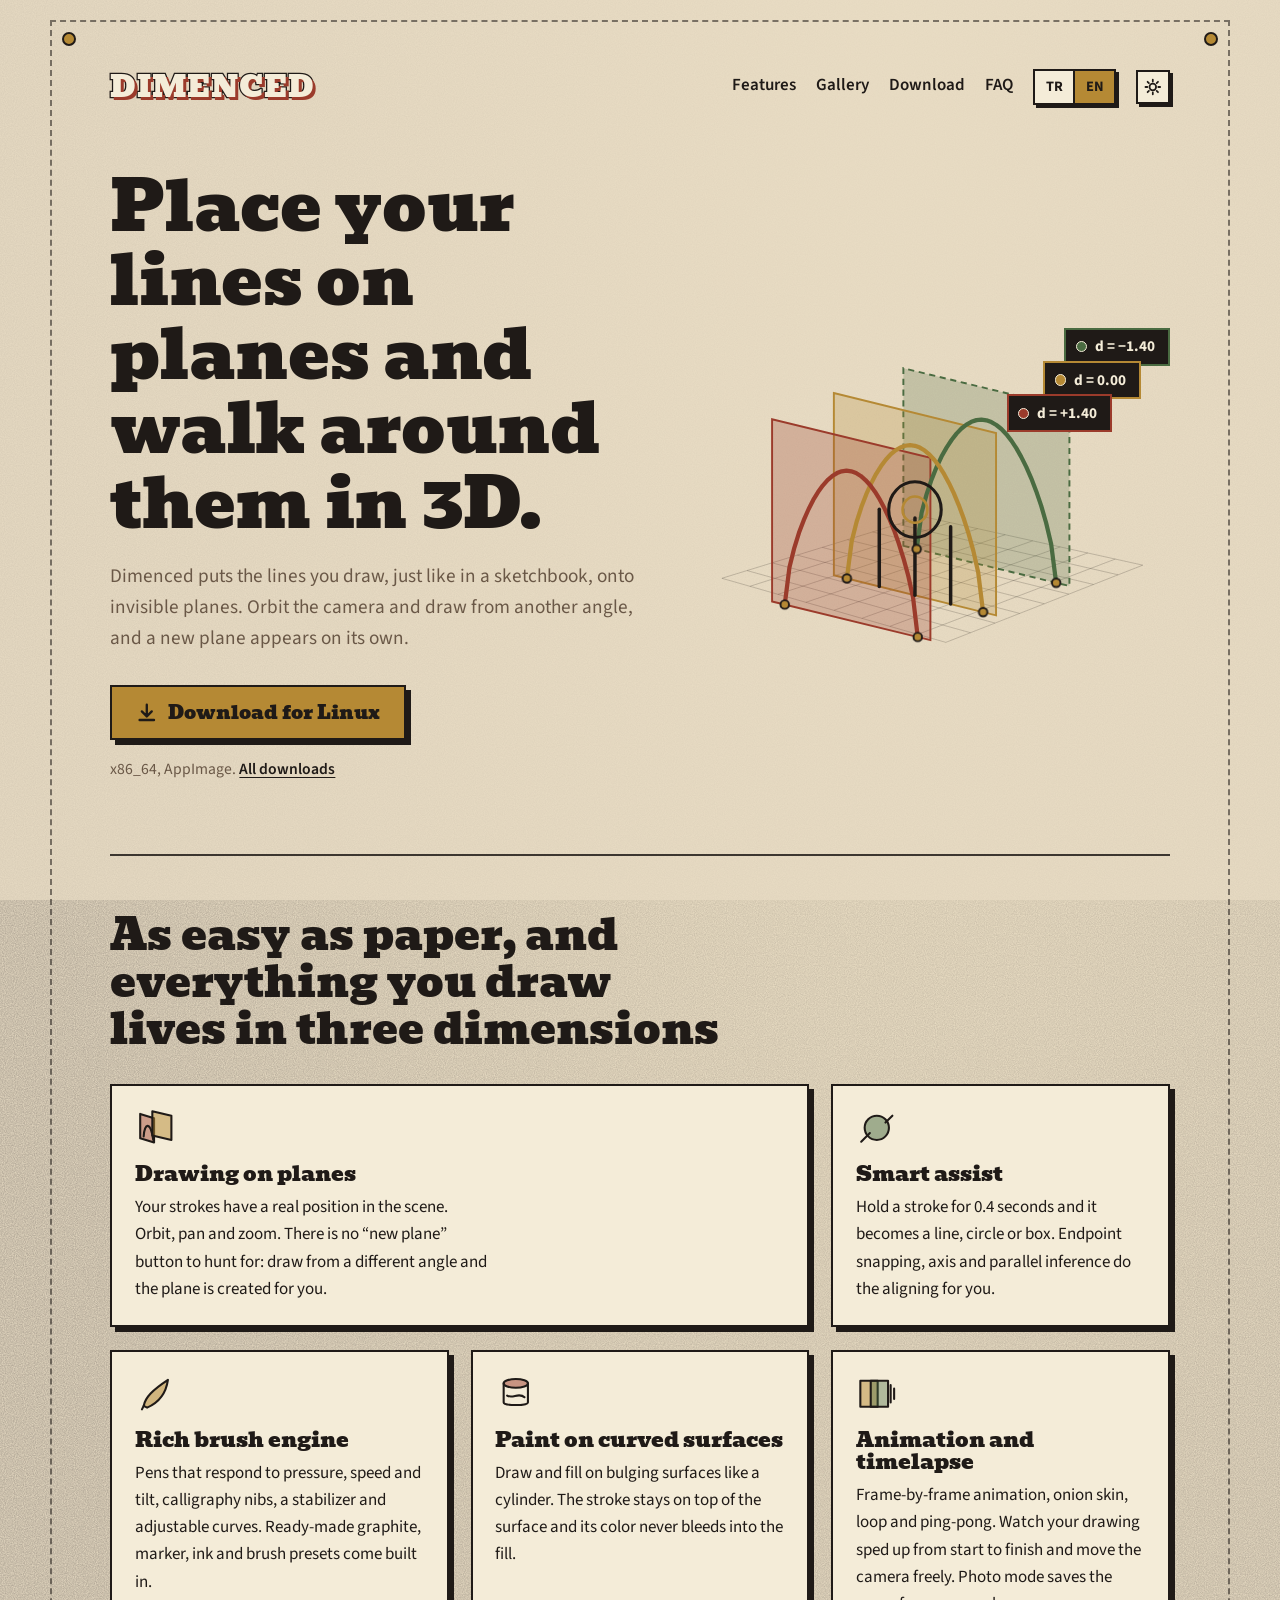
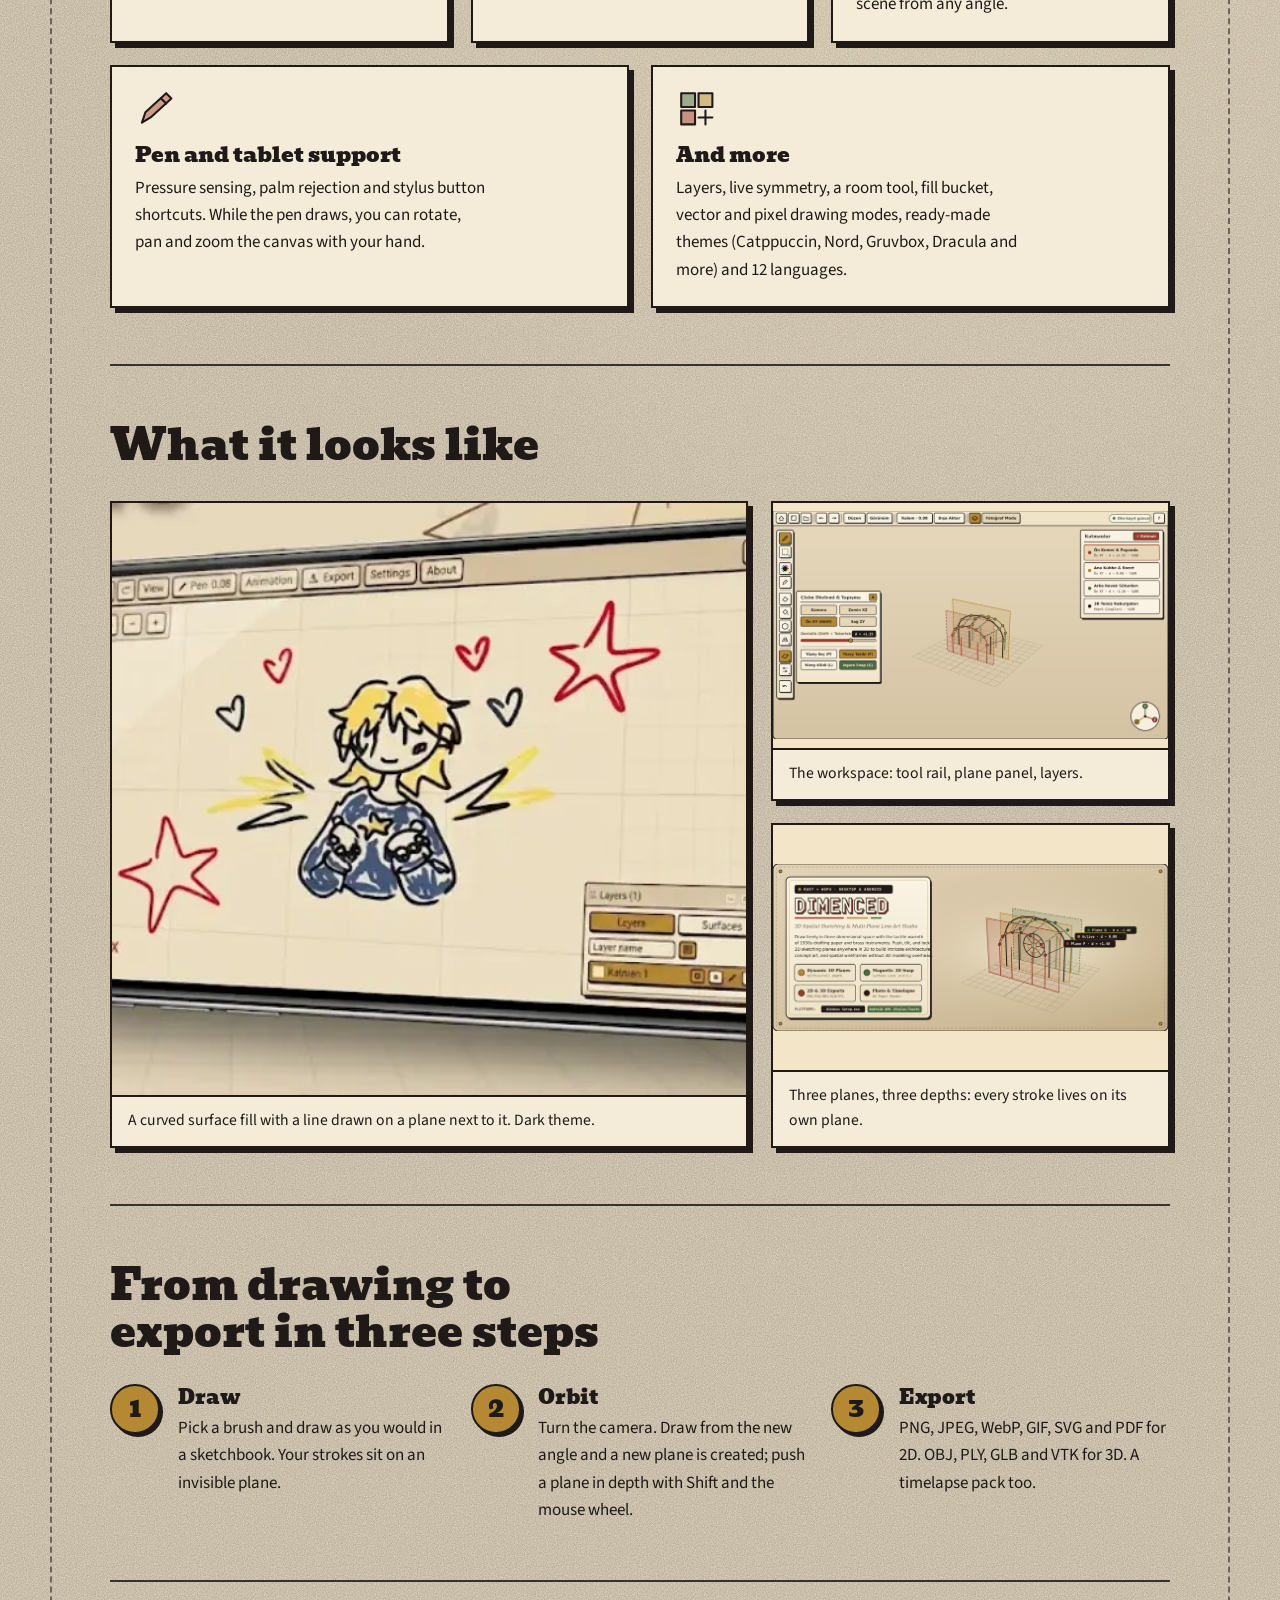
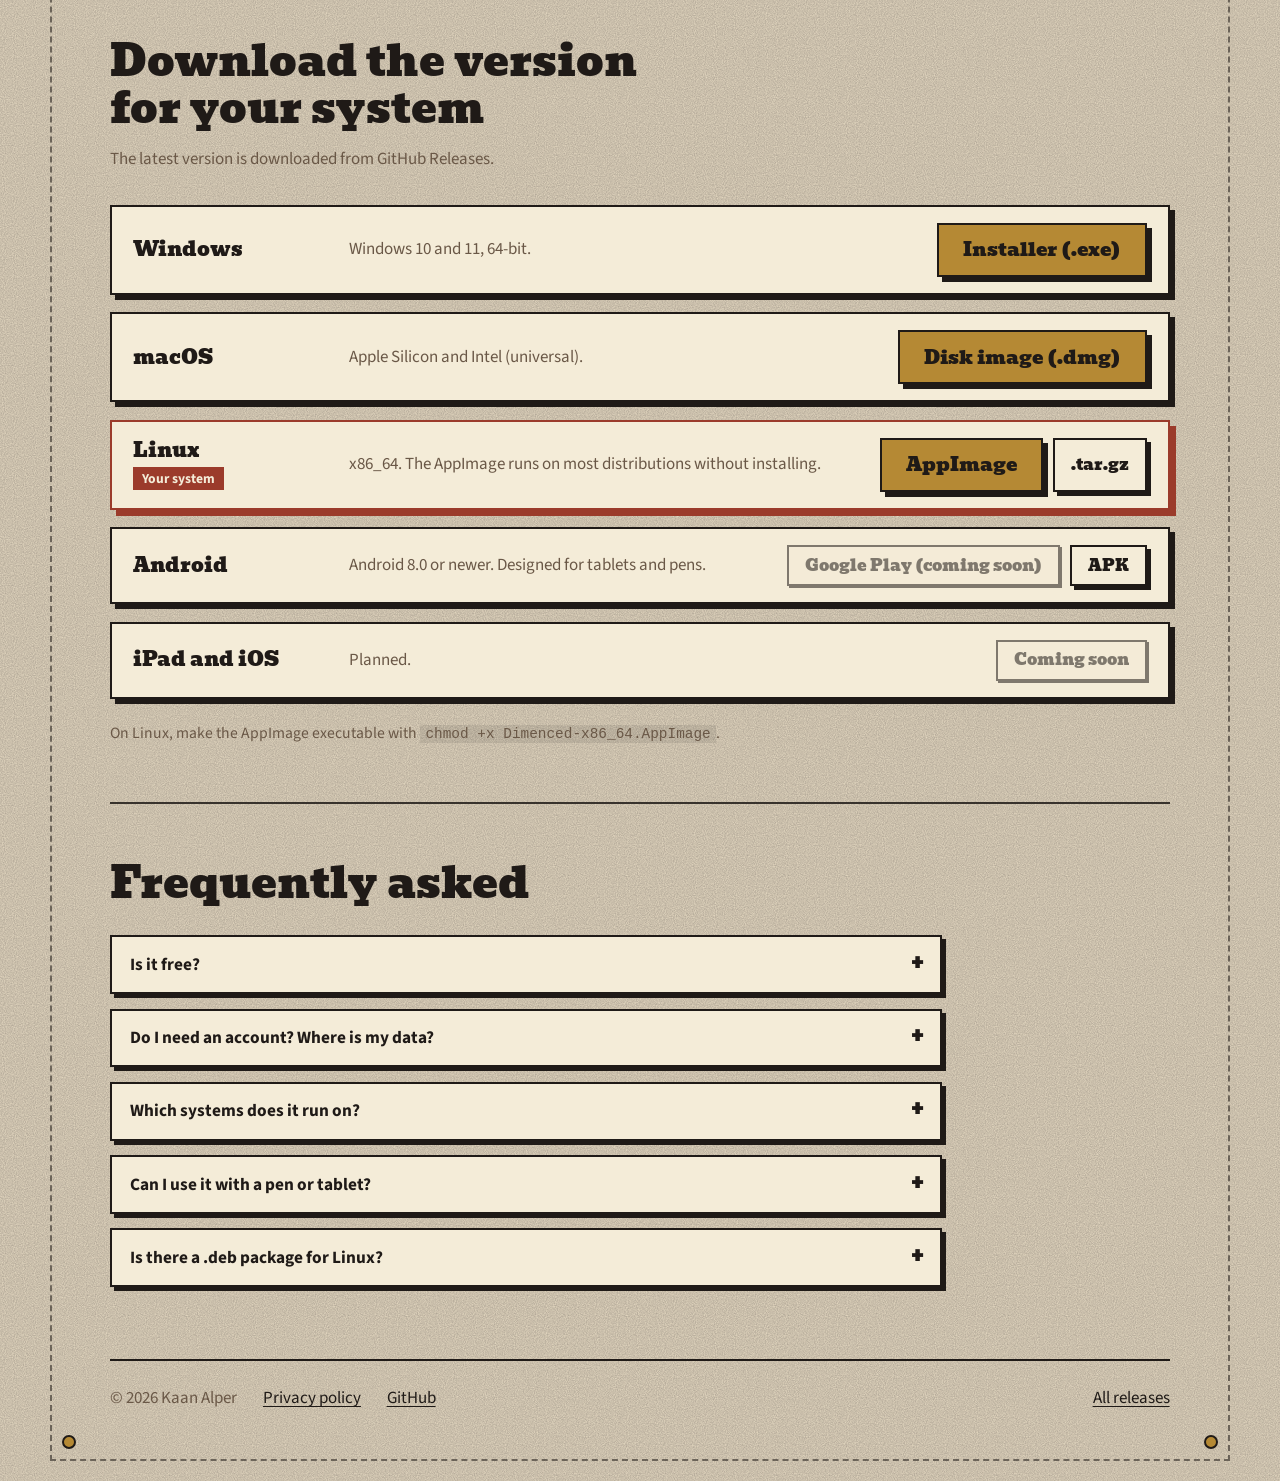
==== commit 7bc9343f: "Replace image in gallery section" ====
--- a/docs/index.html
+++ b/docs/index.html
@@ -130,7 +130,7 @@
       <h2 id="h-galeri" data-i18n="gal.title">Böyle görünüyor</h2>
       <div class="gallery">
         <figure class="shot main">
-          <img src="assets/screens/curved-surface.webp" width="1023" height="813" loading="lazy" alt="Dimenced koyu temada, kavisli bir silindir yüzeyi ve yanında çizilmiş bir halka çizgi" data-i18n-alt="gal.a1">
+          <img src="assets/screens/hilal.webp" width="1023" height="813" loading="lazy" alt="Dimenced koyu temada, kavisli bir silindir yüzeyi ve yanında çizilmiş bir halka çizgi" data-i18n-alt="gal.a1">
           <figcaption data-i18n="gal.c1">Kavisli yüzey dolgusu ve yanında düzlemde çizilmiş bir çizgi. Koyu tema.</figcaption>
         </figure>
         <figure class="shot">
